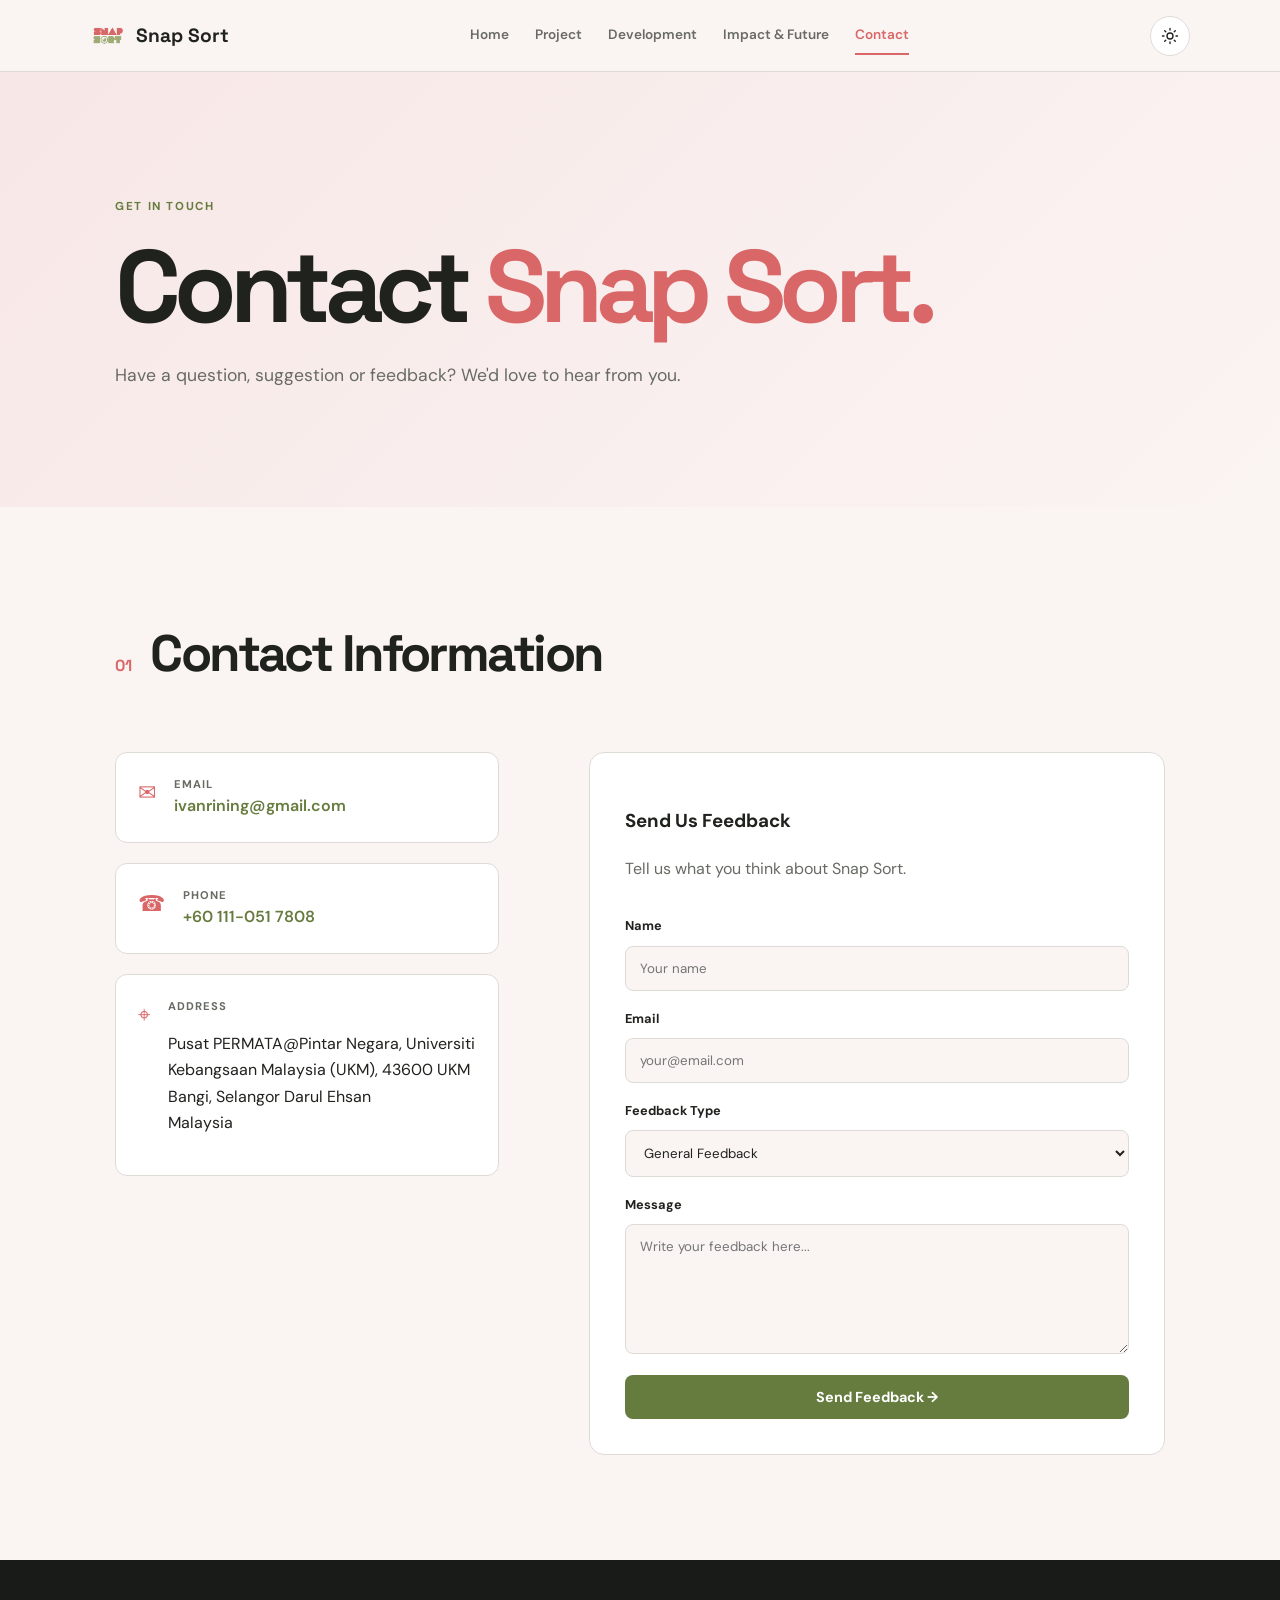
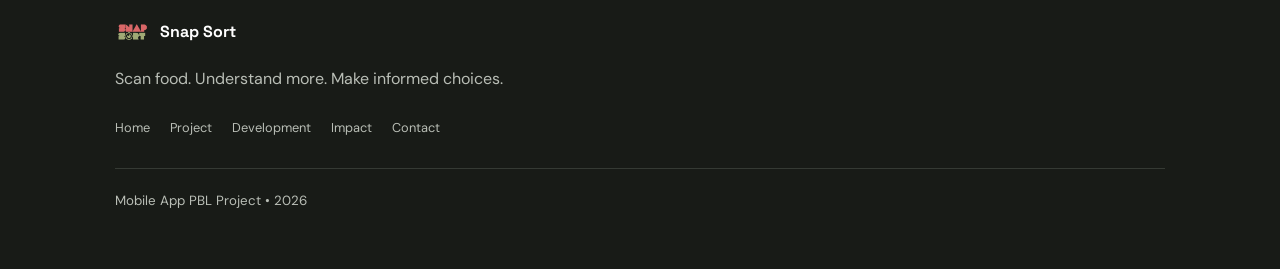
==== contact.html @ 12dedc46 "Add files via upload" ====
<!DOCTYPE html>
<html lang="en">

<head>

    <meta charset="UTF-8">
    <meta name="viewport" content="width=device-width, initial-scale=1.0">

    <title>Snap Sort | Contact</title>

    <link rel="stylesheet" href="style.css">

    <link rel="preconnect" href="https://fonts.googleapis.com">
    <link rel="preconnect" href="https://fonts.gstatic.com" crossorigin">

    <link href="https://fonts.googleapis.com/css2?family=DM+Sans:wght@400;500;600;700&family=Space+Grotesk:wght@500;600;700&display=swap" rel="stylesheet">

    <link rel="apple-touch-icon" sizes="180x180" href="/apple-touch-icon.png">
    <link rel="icon" type="image/png" sizes="32x32" href="/favicon-32x32.png">
    <link rel="icon" type="image/png" sizes="16x16" href="/favicon-16x16.png">
    <link rel="manifest" href="/site.webmanifest">

</head>

<body>

<header class="navbar">

    <a href="index.html" class="logo">

        <img src="assets/logo.png" alt="Snap Sort Logo">

        <span>Snap Sort</span>

    </a>


    <nav class="nav-links">

        <a href="index.html">Home</a>
        <a href="project.html">Project</a>
        <a href="development.html">Development</a>
        <a href="impact.html">Impact & Future</a>
        <a href="contact.html" class="active">Contact</a>

    </nav>


    <div class="nav-actions">

        <button id="themeToggle" class="theme-btn">

            <svg class="sun-icon" viewBox="0 0 24 24">
                <circle cx="12" cy="12" r="4"></circle>
                <path d="M12 2v2M12 20v2M4.93 4.93l1.41 1.41M17.66 17.66l1.41 1.41M2 12h2M20 12h2M4.93 19.07l1.41-1.41M17.66 6.34l1.41-1.41"></path>
            </svg>

            <svg class="moon-icon" viewBox="0 0 24 24">
                <path d="M21 12.79A9 9 0 1 1 11.21 3 7 7 0 0 0 21 12.79Z"></path>
            </svg>

        </button>


        <button class="menu-btn" id="menuBtn">
            ☰
        </button>

    </div>

</header>


<section class="page-hero">

    <div class="reveal">

        <span class="eyebrow">
            GET IN TOUCH
        </span>

        <h1>
            Contact
            <span>Snap Sort.</span>
        </h1>

        <p>
            Have a question, suggestion or feedback?
            We'd love to hear from you.
        </p>

    </div>

</section>


<!-- CONTACT INFORMATION -->

<section class="section">

    <div class="section-title reveal">

        <span>01</span>

        <h2>Contact Information</h2>

    </div>


    <div class="contact-grid">


        <div class="contact-info reveal">

            <div class="contact-item">

                <span>✉</span>

                <div>

                    <small>Email</small>

                    <a href="mailto:ivanrining@gmail.com">
                        ivanrining@gmail.com
                    </a>

                </div>

            </div>


            <div class="contact-item">

                <span>☎</span>

                <div>

                    <small>Phone</small>

                    <a href="tel:+601110517808">
                        +60 111-051 7808
                    </a>

                </div>

            </div>


            <div class="contact-item">

                <span>⌖</span>

                <div>

                    <small>Address</small>

                    <p>
                        Pusat PERMATA@Pintar Negara, Universiti Kebangsaan Malaysia (UKM), 43600 UKM Bangi, Selangor Darul Ehsan<br>
                        Malaysia
                    </p>

                </div>

            </div>

        </div>


        <!-- FEEDBACK -->

        <div class="feedback-box reveal">

            <h3>
                Send Us Feedback
            </h3>

            <p class="muted">
                Tell us what you think about Snap Sort.
            </p>


            <!--
                IMPORTANT:
                Replace the action URL below with
                your Formspree endpoint.

                Example:
                https://formspree.io/f/YOUR_FORM_ID
            -->

            <form
                action="https://formspree.io/f/mvkzrldv"
                method="POST"
            >

                <label for="name">
                    Name
                </label>

                <input
                    type="text"
                    id="name"
                    name="name"
                    placeholder="Your name"
                    required
                >


                <label for="email">
                    Email
                </label>

                <input
                    type="email"
                    id="email"
                    name="email"
                    placeholder="your@email.com"
                    required
                >


                <label for="type">
                    Feedback Type
                </label>

                <select id="type" name="feedback_type">

                    <option value="general">
                        General Feedback
                    </option>

                    <option value="suggestion">
                        Suggestion
                    </option>

                    <option value="bug">
                        Bug Report
                    </option>

                    <option value="question">
                        Question
                    </option>

                </select>


                <label for="message">
                    Message
                </label>

                <textarea
                    id="message"
                    name="message"
                    rows="6"
                    placeholder="Write your feedback here..."
                    required
                ></textarea>


                <button
                    type="submit"
                    class="btn primary"
                >
                    Send Feedback →
                </button>

            </form>

        </div>

    </div>

</section>





<footer>

    <div class="footer-brand">

        <img src="assets/logo.png" alt="Snap Sort Logo">

        <span>Snap Sort</span>

    </div>

    <p>
        Scan food. Understand more. Make informed choices.
    </p>

    <div class="footer-links">

        <a href="index.html">Home</a>
        <a href="project.html">Project</a>
        <a href="development.html">Development</a>
        <a href="impact.html">Impact</a>
        <a href="contact.html">Contact</a>

    </div>

    <div class="footer-line"></div>

    <small>
        Mobile App PBL Project • 2026
    </small>

</footer>


<button id="backToTop" class="back-to-top">
    ↑
</button>


<script src="script.js"></script>

</body>
</html>
---- style.css ----
:root {

    --pink: #da6768;
    --green: #667C3E;
    --cream: #faf4f3;

    --background: #faf4f3;
    --surface: #ffffff;

    --text: #20221e;
    --muted: #686b64;

    --border: #dedbd7;

    --dark: #20251f;

    --shadow:
        0 20px 50px rgba(40, 35, 30, 0.08);

}


body.dark {

    --background: #151814;
    --surface: #20251f;

    --text: #f4f3ee;
    --muted: #b5b9b0;

    --border: #373c35;

    --dark: #0e110e;

    --shadow:
        0 20px 50px rgba(0,0,0,.3);

}


* {
    box-sizing: border-box;
}


html {
    scroll-behavior: smooth;
}


body {

    margin: 0;

    background: var(--background);

    color: var(--text);

    font-family:
        "DM Sans",
        sans-serif;

    line-height: 1.65;

    transition:
        background .3s ease,
        color .3s ease;

}


a {
    color: inherit;
    text-decoration: none;
}


img {
    max-width: 100%;
    display: block;
}


button,
input,
textarea,
select {
    font-family: inherit;
}


/* =========================
   NAVBAR
========================= */

.navbar {

    position: sticky;

    top: 0;

    z-index: 100;

    height: 72px;

    padding:
        0 7vw;

    display: flex;

    align-items: center;

    justify-content: space-between;

    background:
        color-mix(
            in srgb,
            var(--background) 90%,
            transparent
        );

    backdrop-filter: blur(15px);

    border-bottom:
        1px solid var(--border);

}


.logo {

    display: flex;

    align-items: center;

    gap: 10px;

    font-family:
        "Space Grotesk",
        sans-serif;

    font-weight: 700;

    font-size: 1.2rem;

}


.logo img {

    width: 36px;

    height: 36px;

    object-fit: contain;

}


.nav-links {

    display: flex;

    gap: 26px;

}


.nav-links a {

    color: var(--muted);

    font-size: .85rem;

    font-weight: 600;

    position: relative;

    transition: .25s ease;

}


.nav-links a:hover,
.nav-links a.active {

    color: var(--pink);

}


.nav-links a.active::after {

    content: "";

    position: absolute;

    left: 0;

    bottom: -8px;

    width: 100%;

    height: 2px;

    background: var(--pink);

}


.nav-actions {

    display: flex;

    align-items: center;

    gap: 8px;

}


/* THEME ICON */

.theme-btn {

    width: 40px;

    height: 40px;

    border: 1px solid var(--border);

    border-radius: 50%;

    background: var(--surface);

    color: var(--text);

    display: grid;

    place-items: center;

    cursor: pointer;

    transition: .25s ease;

}


.theme-btn:hover {

    transform: rotate(15deg);

}


.theme-btn svg {

    width: 18px;

    height: 18px;

    fill: none;

    stroke: currentColor;

    stroke-width: 1.8;

    stroke-linecap: round;

    stroke-linejoin: round;

}


.moon-icon {
    display: none;
}


body.dark .sun-icon {
    display: none;
}


body.dark .moon-icon {
    display: block;
}


/* MOBILE MENU */

.menu-btn {

    display: none;

    width: 40px;

    height: 40px;

    border: 1px solid var(--border);

    border-radius: 8px;

    background: var(--surface);

    color: var(--text);

    cursor: pointer;

}


/* =========================
   HERO
========================= */

.hero {

    min-height:
        calc(100vh - 72px);

    padding:
        8vw 9vw;

    display: grid;

    grid-template-columns:
        1.2fr .8fr;

    align-items: center;

    gap: 5vw;

}


.eyebrow {

    color: var(--green);

    font-size: .72rem;

    font-weight: 700;

    letter-spacing: .14em;

}


.hero h1,
.page-hero h1 {

    margin:
        20px 0 25px;

    font-family:
        "Space Grotesk",
        sans-serif;

    font-size:
        clamp(4rem, 8vw, 8rem);

    line-height: .95;

    letter-spacing: -.07em;

}


.hero h1 span,
.page-hero h1 span {

    color: var(--pink);

}


.hero-content > p {

    max-width: 650px;

    color: var(--muted);

    font-size: 1.1rem;

}


.hero-buttons {

    display: flex;

    gap: 12px;

    margin:
        30px 0 42px;

    flex-wrap: wrap;

}


.btn {

    display: inline-block;

    padding:
        13px 20px;

    border-radius: 8px;

    border: none;

    font-weight: 700;

    font-size: .9rem;

    cursor: pointer;

    transition:
        transform .25s ease,
        box-shadow .25s ease;

}


.btn:hover {

    transform:
        translateY(-3px);

    box-shadow:
        0 10px 25px rgba(0,0,0,.1);

}


.btn.primary {

    background: var(--green);

    color: white;

}


.btn.secondary {

    background: var(--surface);

    border:
        1px solid var(--border);

}


.btn.white {

    background: white;

    color: var(--green);

}


.hero-stats {

    display: flex;

    gap: 35px;

    flex-wrap: wrap;

}


.hero-stats div {

    display: grid;

}


.hero-stats strong {

    color: var(--pink);

    font-size: .8rem;

}


.hero-stats span {

    color: var(--muted);

    font-size: .72rem;

}


/* PHONE */

.phone-container {

    display: flex;

    justify-content: center;

}


.phone {

    width: 290px;

    height: 570px;

    padding: 10px;

    background: #151714;

    border-radius: 40px;

    box-shadow:
        0 35px 80px rgba(0,0,0,.2);

    transform: rotate(3deg);

    animation:
        floatingPhone 5s ease-in-out infinite;

}


@keyframes floatingPhone {

    0%, 100% {

        transform:
            rotate(3deg)
            translateY(0);

    }

    50% {

        transform:
            rotate(3deg)
            translateY(-12px);

    }

}


.phone-screen {

    height: 100%;

    border-radius: 32px;

    background: var(--cream);

    padding: 30px 18px;

}


.phone-screen h3 {

    font-family:
        "Space Grotesk";

}


.scan-box {

    height: 250px;

    border:
        2px solid var(--green);

    border-radius: 20px;

    display: grid;

    place-items: center;

    color: var(--green);

    font-weight: 700;

    position: relative;

}

.scan-box-food {

    height: 180px;

}


.corner {

    position: absolute;

    width: 27px;

    height: 27px;

    border-color: var(--pink);

    border-style: solid;

}


.top-left {

    top: -2px;
    left: -2px;

    border-width:
        3px 0 0 3px;

}


.top-right {

    top: -2px;
    right: -2px;

    border-width:
        3px 3px 0 0;

}


.bottom-left {

    bottom: -2px;
    left: -2px;

    border-width:
        0 0 3px 3px;

}


.bottom-right {

    bottom: -2px;
    right: -2px;

    border-width:
        0 3px 3px 0;

}


.result-preview {

    margin-top: 18px;

    padding: 18px;

    background: var(--surface);

    border-radius: 16px;

}


.result-preview small {

    color: var(--pink);

    font-weight: 700;

    font-size: .65rem;

}


.result-preview h4 {

    margin: 5px 0;

}


.result-preview p {

    color: var(--muted);

    font-size: .72rem;

}


/* =========================
   GENERAL
========================= */

.section {

    padding:
        105px 9vw;

}


.tinted {

    background:
        color-mix(
            in srgb,
            var(--pink) 5%,
            var(--background)
        );

}


.section-title {

    display: flex;

    align-items: baseline;

    gap: 18px;

    margin-bottom: 55px;

}


.section-title > span {

    color: var(--pink);

    font-family:
        "Space Grotesk";

    font-weight: 700;

}


.section-title h2 {

    margin: 0;

    font-family:
        "Space Grotesk";

    font-size:
        clamp(2.2rem, 4vw, 4rem);

    letter-spacing:
        -.05em;

}


.large-text {

    font-size: 1.45rem;

    line-height: 1.35;

}


.muted {

    color: var(--muted);

}


/* =========================
   PAGE HERO
========================= */

.page-hero {

    padding:
        120px 9vw 100px;

    background:
        linear-gradient(
            135deg,
            color-mix(
                in srgb,
                var(--pink) 9%,
                var(--background)
            ),
            var(--background)
        );

}


.page-hero p {

    max-width: 650px;

    color: var(--muted);

    font-size: 1.1rem;

}


/* =========================
   IMAGE CARDS
========================= */

.visual-card {

    overflow: hidden;

    border-radius: 16px;

    background: var(--surface);

    border:
        1px solid var(--border);

}


.visual-card img {

    width: 100%;

    height: 100%;

    min-height: 300px;

    object-fit: cover;

}


.image-caption {

    padding:
        12px 16px;

    color: var(--muted);

    font-size: .75rem;

}


.two-column {

    display: grid;

    grid-template-columns:
        1fr 1fr;

    gap: 7vw;

    align-items: center;

}


.solution-layout {

    display: grid;

    grid-template-columns:
        1fr 1fr;

    gap: 7vw;

    align-items: center;

}


.problem-statement-box {

    margin-top: 35px;

    display: flex;

    gap: 25px;

    padding: 30px;

    background: var(--green);

    color: white;

    border-radius: 15px;

}


.problem-icon {

    min-width: 48px;

    height: 48px;

    display: grid;

    place-items: center;

    border-radius: 50%;

    background: var(--pink);

    font-size: 1.4rem;

}


/* =========================
   AUDIENCE
========================= */

.audience-grid {

    display: grid;

    grid-template-columns:
        repeat(3, 1fr);

    gap: 16px;

}


.audience-card {

    overflow: hidden;

    background: var(--surface);

    border:
        1px solid var(--border);

    border-radius: 15px;

    transition:
        transform .25s ease,
        box-shadow .25s ease;

}


.audience-card:hover {

    transform:
        translateY(-8px);

    box-shadow:
        var(--shadow);

}


.audience-card img {

    width: 100%;

    height: 220px;

    object-fit: cover;

}


.audience-content {

    padding: 25px;

}


.audience-content > span {

    color: var(--pink);

    font-weight: 700;

}


.audience-content h3 {

    margin:
        8px 0;

}


/* =========================
   TEAM
========================= */

.team-grid {

    display: grid;

    grid-template-columns:
        repeat(3, 1fr);

    gap: 18px;

}


.team-card {

    background: var(--surface);

    border:
        1px solid var(--border);

    border-radius: 15px;

    overflow: hidden;

    transition: .25s ease;

}


.team-card:hover {

    transform:
        translateY(-6px);

    box-shadow:
        var(--shadow);

}


.team-card > img {

    margin-top: 20px;
    width: 100%;

    height: 200px;

    object-fit: scale-down;

}


.team-card > div {

    padding: 25px;

}


.team-card span {

    color: var(--pink);

    font-size: .9rem;

    font-weight: 700;

    letter-spacing: .1em;

}


/* =========================
   OVERVIEW
========================= */

.overview-grid {

    display: grid;

    grid-template-columns:
        repeat(4, 1fr);

    gap: 15px;

}


.overview-card {

    padding: 30px;

    background: var(--surface);

    border:
        1px solid var(--border);

    border-radius: 12px;

}


.overview-card strong {

    color: var(--pink);

}


.overview-card h3 {

    font-family:
        "Space Grotesk";

}


/* =========================
   FEATURE
========================= */

.feature-grid {

    display: grid;

    grid-template-columns:
        repeat(4, 1fr);

    gap: 15px;

}


.feature-card {

    overflow: hidden;

    background: var(--surface);

    border:
        1px solid var(--border);

    border-radius: 12px;

    transition: .25s ease;

}


.feature-card:hover {

    transform:
        translateY(-8px);

    box-shadow:
        var(--shadow);

}


.feature-card > div,
.feature-card > h3,
.feature-card > p {

    margin-left: 24px;

    margin-right: 24px;

}


.feature-number {

    padding-top: 25px;

    color: var(--pink);

    font-family:
        "Space Grotesk";

    font-weight: 700;

}


.feature-card img {

    width: 100%;

    height: 160px;

    object-fit: cover;

    margin-top: 25px;

}


/* =========================
   SCREENSHOTS
========================= */

.screenshots {

    display: grid;

    grid-template-columns:
        repeat(3, 1fr);

    gap: 20px;

}


.screenshot-card {

    background: var(--surface);

    padding: 15px;

    border-radius: 15px;

}


.screenshot-image {

    background:
        var(--background);

    border-radius: 10px;

    overflow: hidden;

}


.screenshot-image img {

    width: 100%;

    height: 420px;

    object-fit: contain;

}


.screenshot-card h3 {

    margin:
        20px 10px 5px;

}


.screenshot-card p {

    margin:
        0 10px 15px;

    color: var(--muted);

    font-size: .8rem;

}


/* =========================
   DOMAINS
========================= */

.domain-grid {

    display: grid;

    grid-template-columns:
        repeat(3, 1fr);

    gap: 16px;

}


.domain-card {

    padding: 35px;

    min-height: 310px;

    border-radius: 15px;

}


.ai-card {

    background: #ead2d1;

}


.data-card {

    background: #e2e6d7;

}


.security-card {

    background: #e7e4dc;

}


body.dark .ai-card {

    background: #432e2e;

}


body.dark .data-card {

    background: #30382a;

}


body.dark .security-card {

    background: #34332d;

}


.domain-label {

    font-size: .7rem;

    font-weight: 700;

    letter-spacing: .12em;

}


.domain-card h3 {

    margin-top: 25px;

    font-size: 1.8rem;

}


.pills {

    display: flex;

    gap: 7px;

    flex-wrap: wrap;

    margin-top: 25px;

}


.pills span {

    background:
        rgba(255,255,255,.6);

    padding:
        6px 9px;

    border-radius: 20px;

    font-size: .7rem;

}


/* =========================
   SYSTEM FLOW
========================= */

.system-flow {

    display: flex;

    justify-content: center;

    align-items: center;

    gap: 12px;

    flex-wrap: wrap;

}


.flow-step {

    display: grid;

    min-width: 120px;

    padding:
        18px 22px;

    background: var(--surface);

    border:
        1px solid var(--border);

    border-radius: 10px;

}


.flow-step span {

    color: var(--pink);

    font-size: .7rem;

}


.flow-step strong {

    font-family:
        "Space Grotesk";

}


.flow-step small {

    color: var(--muted);

}


.flow-arrow {

    color: var(--green);

    font-size: 1.5rem;

}


/* =========================
   VIDEO
========================= */

.dark-section {

    background: var(--dark);

    color: white;

}


.light h2 {

    color: white;

}


.light > span {

    color: #efa2a3;

}


.video-box {

    width: 100%;

    max-width: 1100px;

    margin: auto;

    overflow: hidden;

    border-radius: 16px;

    background: #000;

}


.video-box video {

    display: block;

    width: 100%;

    max-height: 650px;

}


.light-video {

    border:
        1px solid var(--border);

}


.video-description {

    max-width: 800px;

    margin:
        20px auto 0;

    text-align: center;

    color: var(--muted);

}


/* =========================
   TIMELINE
========================= */

.timeline {

    max-width: 900px;

    margin: auto;

}


.timeline-item {

    display: grid;

    grid-template-columns:
        65px 1fr;

    gap: 25px;

    padding-bottom: 50px;

    border-left:
        1px solid var(--border);

    margin-left: 30px;

}


.timeline-item > span {

    margin-left: -33px;

    width: 64px;

    height: 64px;

    display: grid;

    place-items: center;

    border-radius: 50%;

    background: var(--background);

    border:
        1px solid var(--border);

    color: var(--pink);

    font-family:
        "Space Grotesk";

}


.timeline-item p {

    color: var(--muted);

}


.timeline-item img {

    width: 100%;

    max-width: 600px;

    max-height: 350px;

    object-fit: cover;

    border-radius: 10px;

    margin-top: 18px;

}


/* =========================
   EVIDENCE
========================= */

.evidence-grid {

    display: grid;

    grid-template-columns:
        repeat(3, 1fr);

    gap: 16px;

    margin-top: 50px;

}


.evidence-card {

    overflow: hidden;

    background: var(--surface);

    border:
        1px solid var(--border);

    border-radius: 12px;

}


.evidence-card img {

    width: 100%;

    height: 220px;

    object-fit: cover;

}


.evidence-card h3,
.evidence-card p {

    margin-left: 18px;

    margin-right: 18px;

}


.evidence-card p {

    color: var(--muted);

    font-size: .8rem;

}


/* =========================
   DELIVERABLES
========================= */

.deliverables {

    display: grid;

    grid-template-columns:
        repeat(2, 1fr);

    gap: 12px;

}


.deliverable {

    display: flex;

    gap: 16px;

    padding: 20px;

    background: var(--surface);

    border:
        1px solid var(--border);

    border-radius: 10px;

}


.deliverable > span {

    color: var(--green);

    font-weight: 700;

}


.deliverable p {

    margin:
        5px 0 0;

    color: var(--muted);

    font-size: .8rem;

}


/* =========================
   IMPACT
========================= */

.value-grid {

    display: grid;

    grid-template-columns:
        1fr 1fr;

    gap: 8vw;

}


.impact-list > div {

    display: grid;

    grid-template-columns:
        45px 1fr;

    gap: 15px;

    padding: 16px 0;

    border-bottom:
        1px solid var(--border);

}


.impact-list b {

    color: var(--pink);

}


.benefits-layout {

    display: grid;

    grid-template-columns:
        1fr 1fr;

    gap: 7vw;

    align-items: center;

}


.metrics {

    display: grid;

    grid-template-columns:
        repeat(3, 1fr);

    margin-top: 45px;

}


.metric {

    padding: 30px;

    text-align: center;

    border-right:
        1px solid var(--border);

}


.metric:last-child {

    border-right: none;

}


.metric strong {

    display: block;

    font-family:
        "Space Grotesk";

    font-size: 3rem;

    color: var(--green);

}


.metric span {

    color: var(--muted);

}


.survey-image {

    max-width: 900px;

    margin:
        40px auto 0;

}


.survey-image img {

    max-height: 500px;

    object-fit: contain;

}


/* =========================
   FUTURE
========================= */

.future-grid {

    display: grid;

    grid-template-columns:
        repeat(3, 1fr);

    gap: 15px;

}


.future-card {

    padding: 28px;

    border:
        1px solid #41483e;

    border-radius: 12px;

}


.future-card > span {

    color: #efa2a3;

    font-size: .7rem;

    font-weight: 700;

    letter-spacing: .1em;

}


.future-card h3 {

    color: white;

}


.future-card p {

    color: #b9beb6;

    font-size: .88rem;

}


.future-conclusion {

    margin-top: 45px;

    padding: 25px;

    border-left:
        3px solid var(--pink);

    color: #d4d8d0;

}


/* =========================
   LINKS
========================= */

.links-grid {

    display: grid;

    grid-template-columns:
        repeat(4, 1fr);

    gap: 15px;

}


.link-card {

    min-height: 170px;

    padding: 28px;

    display: grid;

    background: var(--surface);

    border:
        1px solid var(--border);

    border-radius: 12px;

    transition: .25s ease;

}


.link-card:hover {

    transform:
        translateY(-6px);

    border-color: var(--pink);

}


.link-card span {

    color: var(--pink);

    font-size: 1.8rem;

}


.link-card small {

    color: var(--muted);

}


.qr-small {

    width: 100px;

    height: 100px;

    object-fit: contain;

}


/* =========================
   REFERENCES
========================= */

.references {

    max-width: 900px;

}


.references li {

    padding: 6px 0;

    color: var(--muted);

}


/* =========================
   CONTACT
========================= */

.contact-grid {

    display: grid;

    grid-template-columns:
        .8fr 1.2fr;

    gap: 7vw;

}


.contact-info {

    display: grid;

    align-content: start;

    gap: 20px;

}


.contact-item {

    display: flex;

    gap: 18px;

    padding: 22px;

    background: var(--surface);

    border:
        1px solid var(--border);

    border-radius: 12px;

}


.contact-item > span {

    color: var(--pink);

    font-size: 1.4rem;

}


.contact-item small {

    display: block;

    color: var(--muted);

    font-size: .7rem;

    font-weight: 700;

    text-transform: uppercase;

    letter-spacing: .08em;

}


.contact-item a {

    color: var(--green);

    font-weight: 600;

}


.feedback-box {

    padding: 35px;

    background: var(--surface);

    border:
        1px solid var(--border);

    border-radius: 15px;

}


.feedback-box form {

    display: grid;

    gap: 9px;

    margin-top: 25px;

}


.feedback-box label {

    margin-top: 8px;

    font-size: .8rem;

    font-weight: 700;

}


.feedback-box input,
.feedback-box textarea,
.feedback-box select {

    width: 100%;

    padding: 13px 14px;

    border:
        1px solid var(--border);

    border-radius: 8px;

    background: var(--background);

    color: var(--text);

    outline: none;

    resize: vertical;

}


.feedback-box input:focus,
.feedback-box textarea:focus,
.feedback-box select:focus {

    border-color: var(--pink);

}


.feedback-box button {

    margin-top: 12px;

}


/* =========================
   CTA
========================= */

.cta-section {

    padding:
        110px 9vw;

    background: var(--green);

    color: white;

}


.cta-section h2 {

    max-width: 800px;

    margin:
        20px 0 30px;

    font-family:
        "Space Grotesk";

    font-size:
        clamp(2.5rem, 5vw, 5rem);

    letter-spacing:
        -.05em;

}


/* =========================
   FOOTER
========================= */

footer {

    padding:
        55px 9vw;

    background: #181b17;

    color: #b9beb6;

}


.footer-brand {

    display: flex;

    align-items: center;

    gap: 10px;

    font-family:
        "Space Grotesk";

    font-weight: 700;

    color: white;

}


.footer-brand img {

    width: 35px;

    height: 35px;

    object-fit: contain;

}


.footer-links {

    display: flex;

    gap: 20px;

    flex-wrap: wrap;

    margin-top: 25px;

}


.footer-links a {

    color: #b9beb6;

    font-size: .8rem;

}


.footer-links a:hover {

    color: white;

}


.footer-line {

    height: 1px;

    margin:
        30px 0 18px;

    background: #353a34;

}


/* =========================
   BACK TO TOP
========================= */

.back-to-top {

    position: fixed;

    right: 25px;

    bottom: 25px;

    width: 48px;

    height: 48px;

    border: none;

    border-radius: 50%;

    background: var(--pink);

    color: white;

    font-size: 1.3rem;

    cursor: pointer;

    opacity: 0;

    transform:
        translateY(20px);

    pointer-events: none;

    transition: .3s ease;

    box-shadow:
        0 10px 30px rgba(0,0,0,.2);

}


.back-to-top.show {

    opacity: 1;

    transform:
        translateY(0);

    pointer-events: auto;

}


/* =========================
   ANIMATION
========================= */

.reveal {

    opacity: 0;

    transform:
        translateY(35px);

    transition:
        opacity .7s ease,
        transform .7s ease;

}


.reveal.visible {

    opacity: 1;

    transform:
        translateY(0);

}


/* =========================
   MOBILE
========================= */

@media(max-width: 1000px) {

    .nav-links {

        display: none;

        position: absolute;

        top: 72px;

        left: 0;

        right: 0;

        padding:
            25px 8vw;

        background:
            var(--background);

        border-bottom:
            1px solid var(--border);

        flex-direction: column;

        gap: 18px;

    }


    .nav-links.open {

        display: flex;

    }


    .menu-btn {

        display: block;

    }


    .hero {

        grid-template-columns: 1fr;

    }


    .phone-container {

        display: none;

    }


    .feature-grid,
    .overview-grid,
    .domain-grid,
    .future-grid {

        grid-template-columns:
            repeat(2, 1fr);

    }


    .screenshots,
    .evidence-grid,
    .team-grid {

        grid-template-columns:
            repeat(2, 1fr);

    }


    .links-grid {

        grid-template-columns:
            repeat(2, 1fr);

    }

}


/* =========================
   SMALL MOBILE
========================= */

@media(max-width: 650px) {

    .navbar {

        padding:
            0 6vw;

    }


    .hero,
    .section {

        padding-left: 7vw;
        padding-right: 7vw;

    }


    .hero h1,
    .page-hero h1 {

        font-size: 4rem;

    }


    .two-column,
    .solution-layout,
    .value-grid,
    .benefits-layout,
    .contact-grid {

        grid-template-columns: 1fr;

    }


    .feature-grid,
    .overview-grid,
    .domain-grid,
    .audience-grid,
    .future-grid,
    .screenshots,
    .evidence-grid,
    .team-grid,
    .deliverables,
    .links-grid {

        grid-template-columns: 1fr;

    }


    .system-flow {

        flex-direction: column;

    }


    .flow-arrow {

        transform:
            rotate(90deg);

    }


    .metrics {

        grid-template-columns: 1fr;

    }


    .metric {

        border-right: none;

        border-bottom:
            1px solid var(--border);

    }


    .metric:last-child {

        border-bottom: none;

    }


    .timeline-item {

        grid-template-columns:
            45px 1fr;

        margin-left: 22px;

    }


    .timeline-item > span {

        width: 45px;

        height: 45px;

        margin-left: -23px;

    }


    .problem-statement-box {

        flex-direction: column;

    }

}
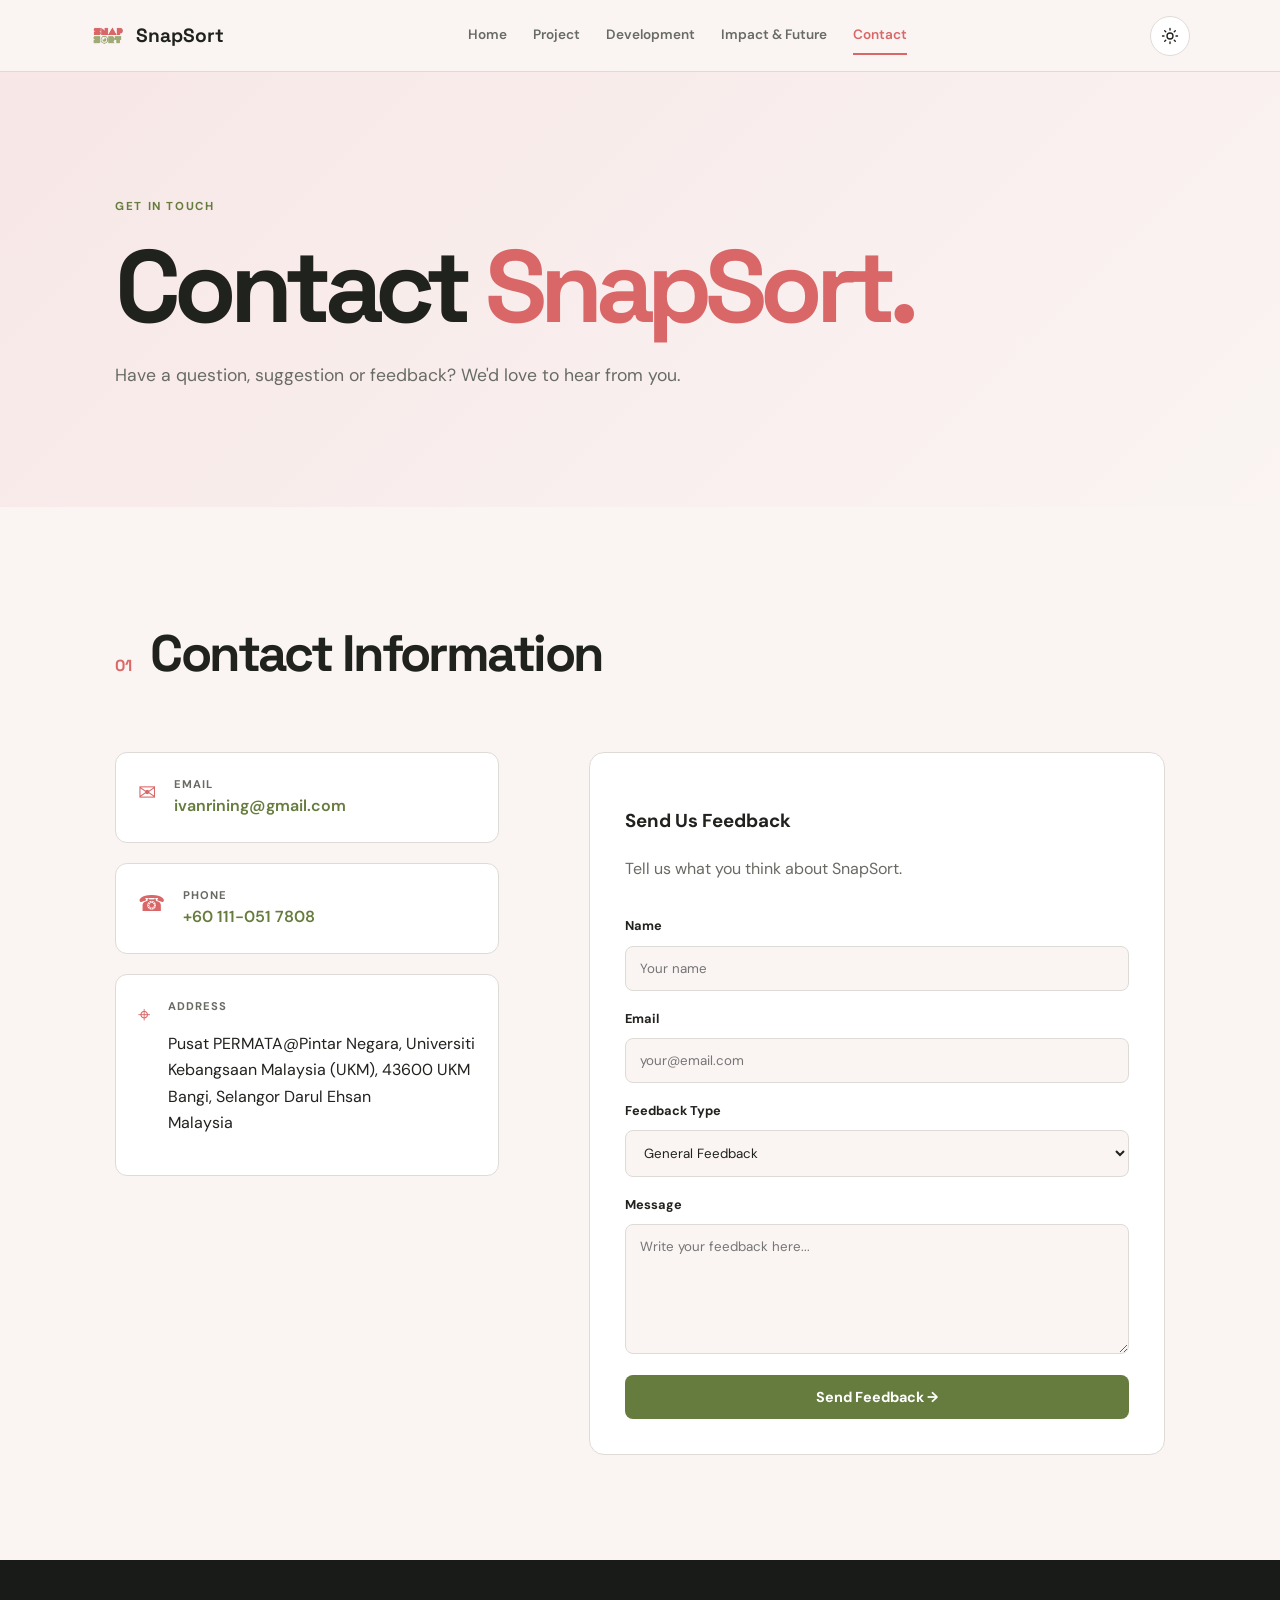
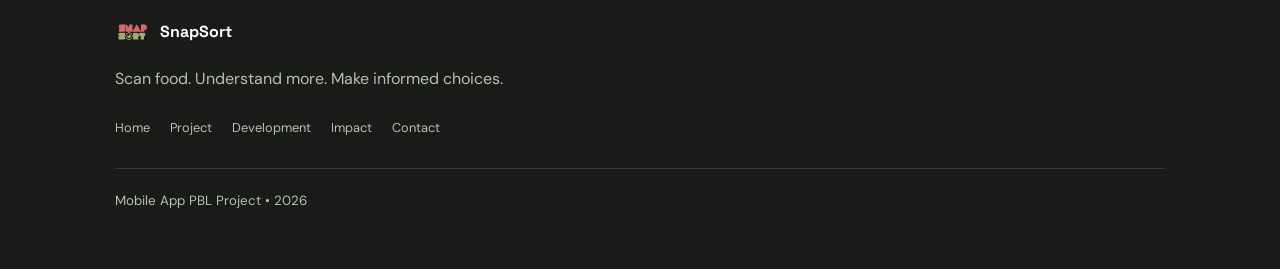
==== commit 6558a4e0: "Update contact.html" ====
--- a/contact.html
+++ b/contact.html
@@ -2,24 +2,25 @@
 <html lang="en">
 
 <head>
-
-    <meta charset="UTF-8">
-    <meta name="viewport" content="width=device-width, initial-scale=1.0">
-
-    <title>Snap Sort | Contact</title>
-
-    <link rel="stylesheet" href="style.css">
-
-    <link rel="preconnect" href="https://fonts.googleapis.com">
-    <link rel="preconnect" href="https://fonts.gstatic.com" crossorigin">
-
-    <link href="https://fonts.googleapis.com/css2?family=DM+Sans:wght@400;500;600;700&family=Space+Grotesk:wght@500;600;700&display=swap" rel="stylesheet">
-
     <link rel="apple-touch-icon" sizes="180x180" href="/apple-touch-icon.png">
     <link rel="icon" type="image/png" sizes="32x32" href="/favicon-32x32.png">
     <link rel="icon" type="image/png" sizes="16x16" href="/favicon-16x16.png">
     <link rel="manifest" href="/site.webmanifest">
 
+    <meta charset="UTF-8">
+    <meta name="viewport" content="width=device-width, initial-scale=1.0">
+
+    <title>SnapSort | Contact</title>
+
+    <link rel="stylesheet" href="style.css">
+
+    <link rel="preconnect" href="https://fonts.googleapis.com">
+    <link rel="preconnect" href="https://fonts.gstatic.com" crossorigin">
+
+    <link href="https://fonts.googleapis.com/css2?family=DM+Sans:wght@400;500;600;700&family=Space+Grotesk:wght@500;600;700&display=swap" rel="stylesheet">
+
+    
+
 </head>
 
 <body>
@@ -28,9 +29,9 @@
 
     <a href="index.html" class="logo">
 
-        <img src="assets/logo.png" alt="Snap Sort Logo">
-
-        <span>Snap Sort</span>
+        <img src="assets/logo.png" alt="SnapSort Logo">
+
+        <span>SnapSort</span>
 
     </a>
 
@@ -81,7 +82,7 @@
 
         <h1>
             Contact
-            <span>Snap Sort.</span>
+            <span>SnapSort.</span>
         </h1>
 
         <p>
@@ -175,7 +176,7 @@
             </h3>
 
             <p class="muted">
-                Tell us what you think about Snap Sort.
+                Tell us what you think about SnapSort.
             </p>
 
 
@@ -280,9 +281,9 @@
 
     <div class="footer-brand">
 
-        <img src="assets/logo.png" alt="Snap Sort Logo">
-
-        <span>Snap Sort</span>
+        <img src="assets/logo.png" alt="SnapSort Logo">
+
+        <span>SnapSort</span>
 
     </div>
 
@@ -317,4 +318,4 @@
 <script src="script.js"></script>
 
 </body>
-</html>+</html>
